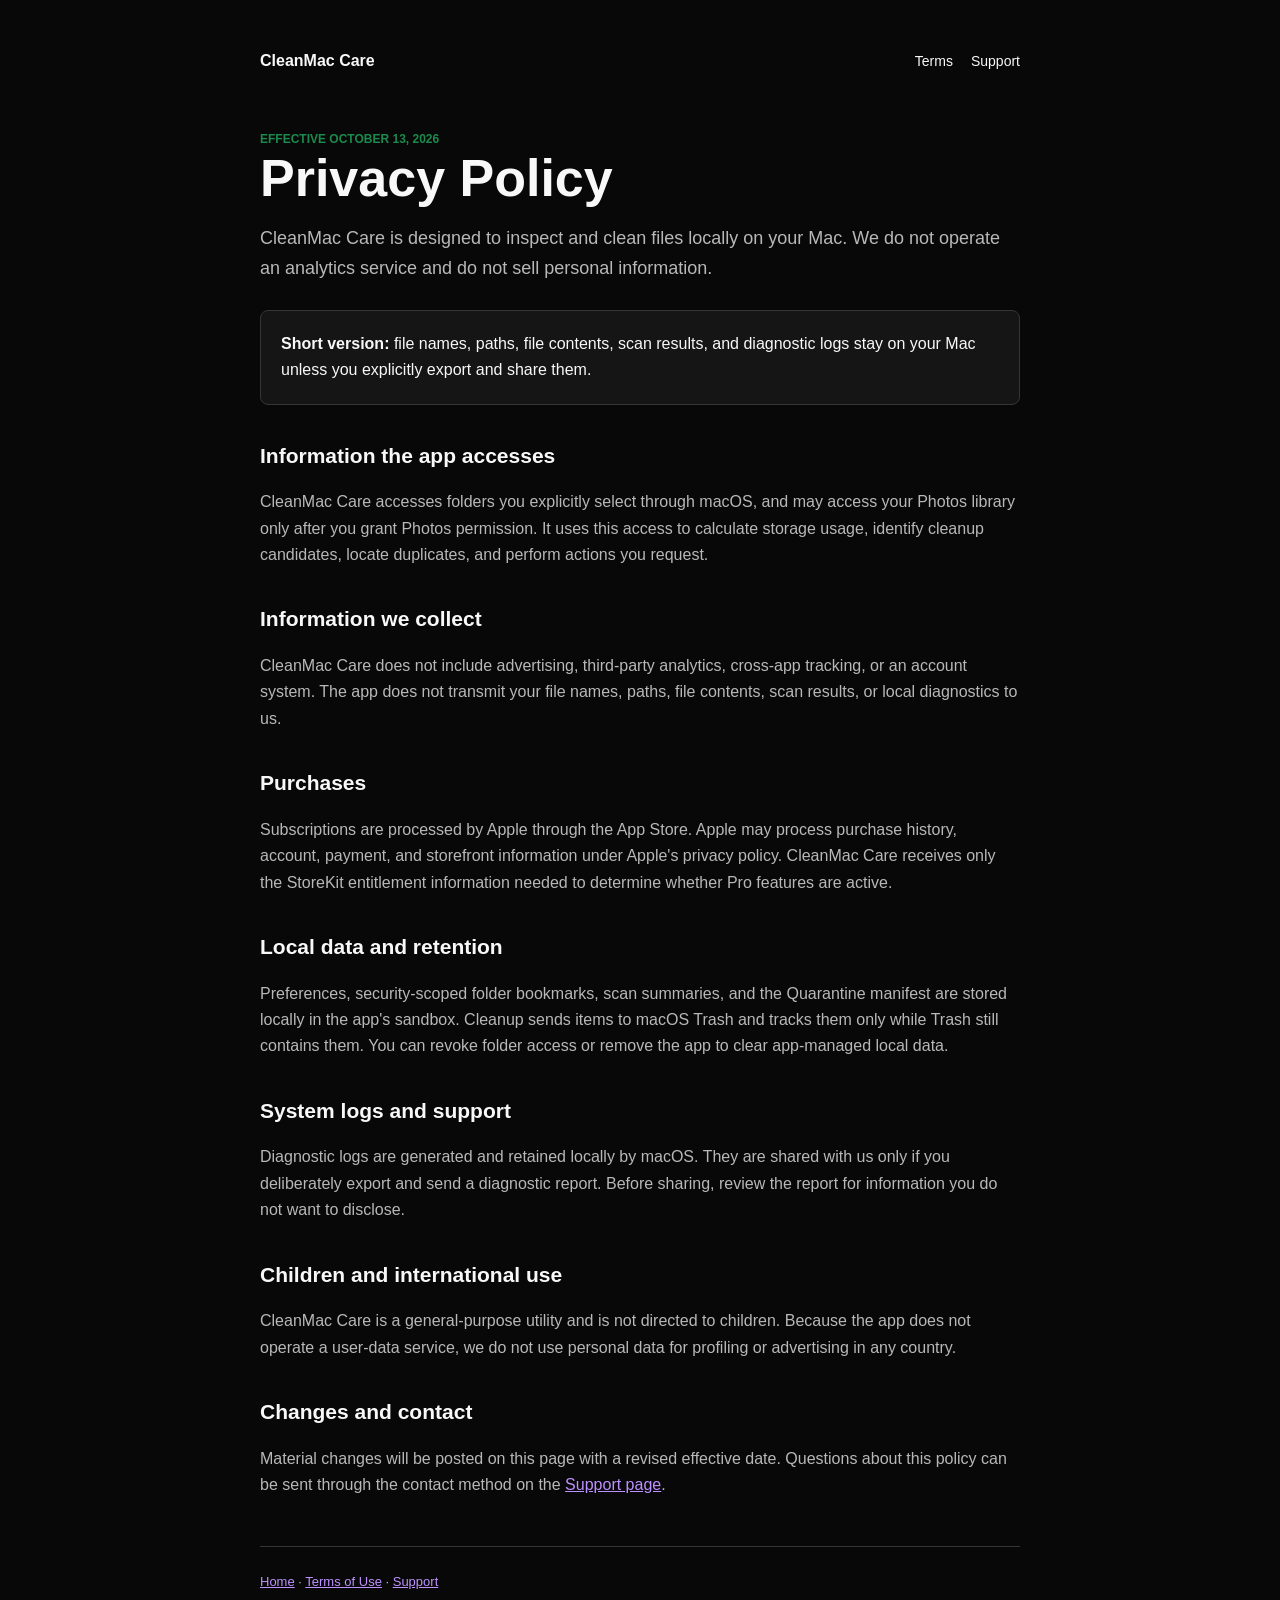
==== privacy.html @ 1b5f56f5 "Publish CleanMac Care support and legal site" ====
<!doctype html>
<html lang="en">
<head>
  <meta charset="utf-8">
  <meta name="viewport" content="width=device-width, initial-scale=1">
  <title>Privacy Policy - CleanMac Care</title>
  <link rel="stylesheet" href="legal.css">
</head>
<body><main>
  <nav><a href="index.html"><strong>CleanMac Care</strong></a><div class="links"><a href="terms.html">Terms</a><a href="support.html">Support</a></div></nav>
  <div class="eyebrow">Effective October 13, 2026</div>
  <h1>Privacy Policy</h1>
  <p class="summary">CleanMac Care is designed to inspect and clean files locally on your Mac. We do not operate an analytics service and do not sell personal information.</p>
  <div class="panel"><strong>Short version:</strong> file names, paths, file contents, scan results, and diagnostic logs stay on your Mac unless you explicitly export and share them.</div>

  <h2>Information the app accesses</h2>
  <p>CleanMac Care accesses folders you explicitly select through macOS, and may access your Photos library only after you grant Photos permission. It uses this access to calculate storage usage, identify cleanup candidates, locate duplicates, and perform actions you request.</p>

  <h2>Information we collect</h2>
  <p>CleanMac Care does not include advertising, third-party analytics, cross-app tracking, or an account system. The app does not transmit your file names, paths, file contents, scan results, or local diagnostics to us.</p>

  <h2>Purchases</h2>
  <p>Subscriptions are processed by Apple through the App Store. Apple may process purchase history, account, payment, and storefront information under Apple's privacy policy. CleanMac Care receives only the StoreKit entitlement information needed to determine whether Pro features are active.</p>

  <h2>Local data and retention</h2>
  <p>Preferences, security-scoped folder bookmarks, scan summaries, and the Quarantine manifest are stored locally in the app's sandbox. Cleanup sends items to macOS Trash and tracks them only while Trash still contains them. You can revoke folder access or remove the app to clear app-managed local data.</p>

  <h2>System logs and support</h2>
  <p>Diagnostic logs are generated and retained locally by macOS. They are shared with us only if you deliberately export and send a diagnostic report. Before sharing, review the report for information you do not want to disclose.</p>

  <h2>Children and international use</h2>
  <p>CleanMac Care is a general-purpose utility and is not directed to children. Because the app does not operate a user-data service, we do not use personal data for profiling or advertising in any country.</p>

  <h2>Changes and contact</h2>
  <p>Material changes will be posted on this page with a revised effective date. Questions about this policy can be sent through the contact method on the <a href="support.html">Support page</a>.</p>
  <footer><a href="index.html">Home</a> · <a href="terms.html">Terms of Use</a> · <a href="support.html">Support</a></footer>
</main></body>
</html>
---- legal.css ----
:root {
  --accent: #9b5cff;
  --success: #1b8a4d;
  --bg: #080808;
  --panel: #151515;
  --text: #f8f8f8;
  --muted: #b8b8b8;
  --border: #353535;
  --font: -apple-system, BlinkMacSystemFont, "SF Pro Text", "Helvetica Neue", sans-serif;
}
* { box-sizing: border-box; }
html, body { margin: 0; padding: 0; }
body { background: var(--bg); color: var(--text); font: 16px/1.65 var(--font); }
main { width: min(760px, calc(100% - 40px)); margin: 0 auto; padding: 48px 0 72px; }
nav { display: flex; justify-content: space-between; gap: 20px; align-items: center; margin-bottom: 56px; }
nav a { color: var(--text); text-decoration: none; }
nav .links { display: flex; gap: 18px; font-size: 14px; }
h1 { font-size: clamp(34px, 6vw, 52px); line-height: 1.08; margin: 0 0 12px; }
h2 { font-size: 21px; margin: 34px 0 8px; }
p, li { color: var(--muted); }
a { color: #bd91ff; }
.eyebrow { color: var(--success); font-size: 12px; font-weight: 700; text-transform: uppercase; }
.summary { font-size: 18px; }
.panel { background: var(--panel); border: 1px solid var(--border); border-radius: 8px; padding: 20px; margin: 26px 0; }
footer { border-top: 1px solid var(--border); margin-top: 48px; padding-top: 24px; color: var(--muted); font-size: 13px; }
@media (max-width: 560px) { nav { align-items: flex-start; } nav .links { flex-direction: column; gap: 6px; } }
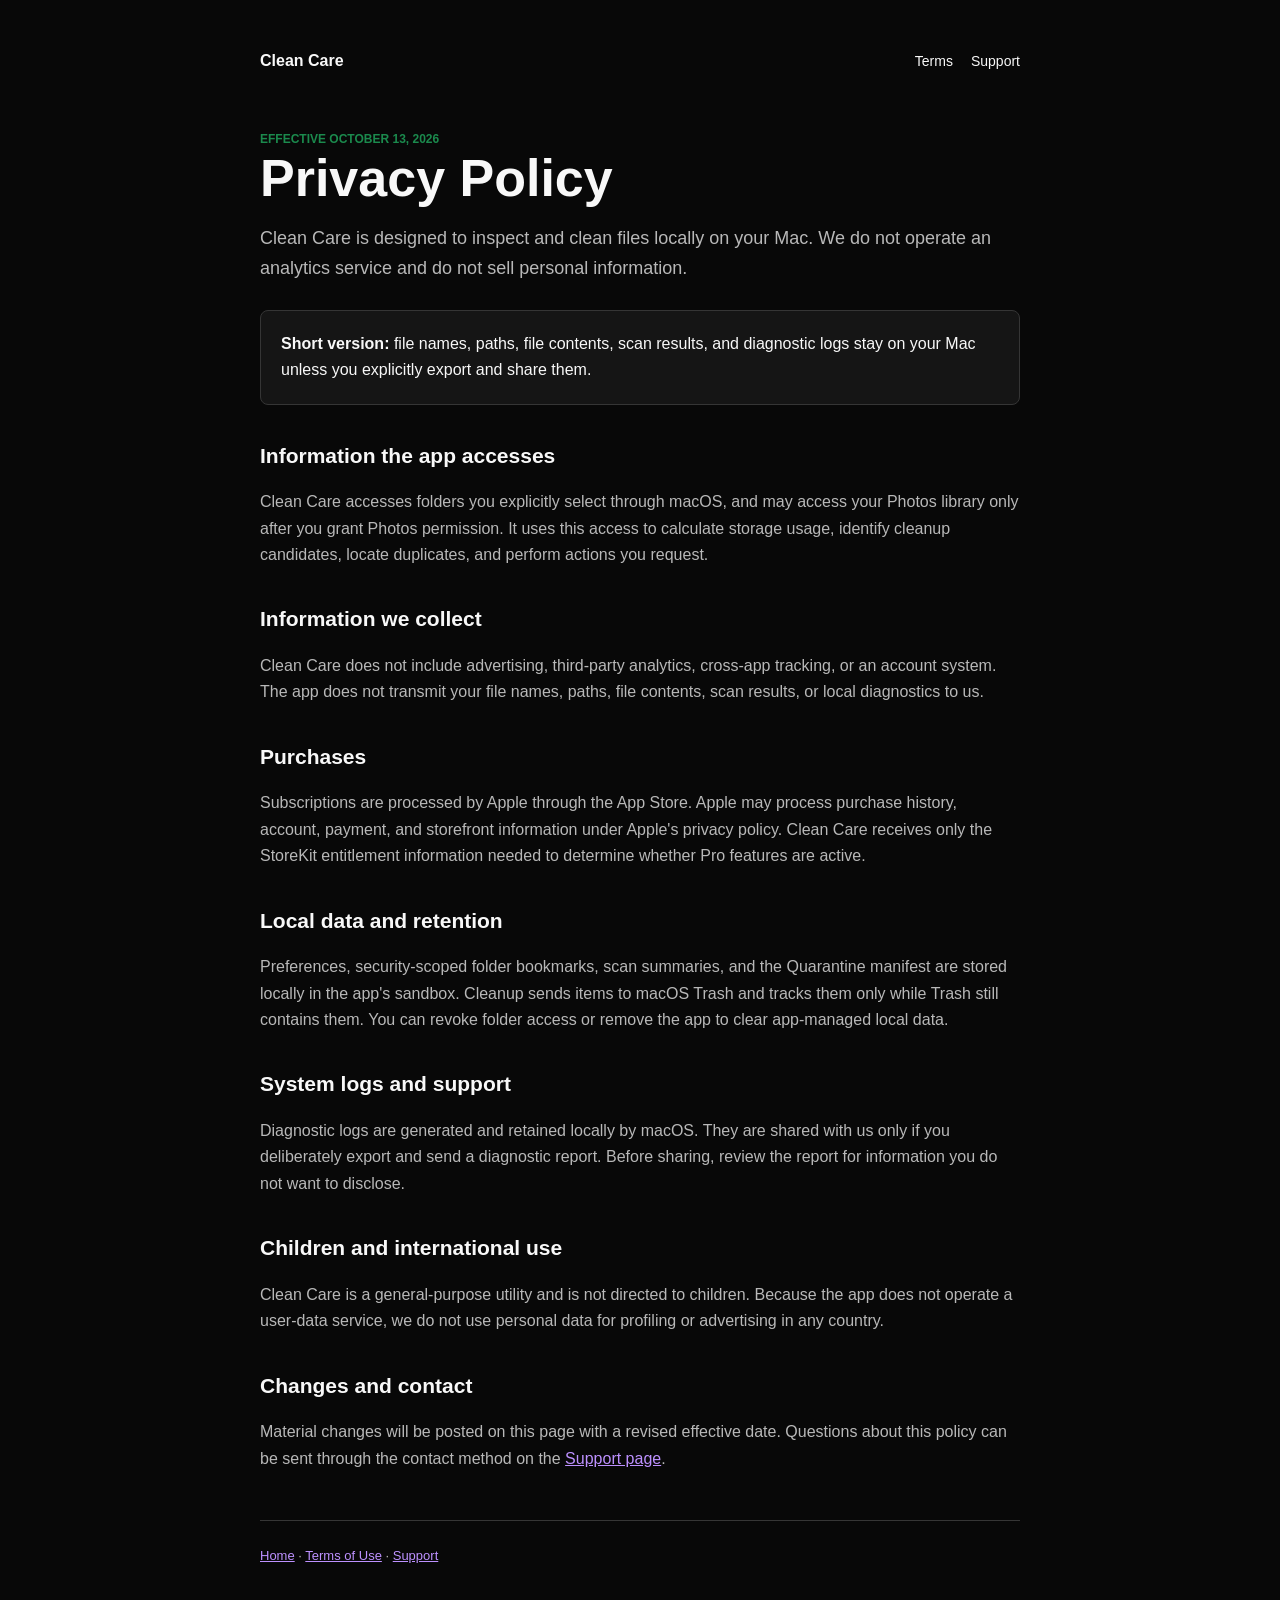
==== commit a42b1bf0: "Rename product branding to Clean Care" ====
--- a/privacy.html
+++ b/privacy.html
@@ -3,24 +3,24 @@
 <head>
   <meta charset="utf-8">
   <meta name="viewport" content="width=device-width, initial-scale=1">
-  <title>Privacy Policy - CleanMac Care</title>
+  <title>Privacy Policy - Clean Care</title>
   <link rel="stylesheet" href="legal.css">
 </head>
 <body><main>
-  <nav><a href="index.html"><strong>CleanMac Care</strong></a><div class="links"><a href="terms.html">Terms</a><a href="support.html">Support</a></div></nav>
+  <nav><a href="index.html"><strong>Clean Care</strong></a><div class="links"><a href="terms.html">Terms</a><a href="support.html">Support</a></div></nav>
   <div class="eyebrow">Effective October 13, 2026</div>
   <h1>Privacy Policy</h1>
-  <p class="summary">CleanMac Care is designed to inspect and clean files locally on your Mac. We do not operate an analytics service and do not sell personal information.</p>
+  <p class="summary">Clean Care is designed to inspect and clean files locally on your Mac. We do not operate an analytics service and do not sell personal information.</p>
   <div class="panel"><strong>Short version:</strong> file names, paths, file contents, scan results, and diagnostic logs stay on your Mac unless you explicitly export and share them.</div>
 
   <h2>Information the app accesses</h2>
-  <p>CleanMac Care accesses folders you explicitly select through macOS, and may access your Photos library only after you grant Photos permission. It uses this access to calculate storage usage, identify cleanup candidates, locate duplicates, and perform actions you request.</p>
+  <p>Clean Care accesses folders you explicitly select through macOS, and may access your Photos library only after you grant Photos permission. It uses this access to calculate storage usage, identify cleanup candidates, locate duplicates, and perform actions you request.</p>
 
   <h2>Information we collect</h2>
-  <p>CleanMac Care does not include advertising, third-party analytics, cross-app tracking, or an account system. The app does not transmit your file names, paths, file contents, scan results, or local diagnostics to us.</p>
+  <p>Clean Care does not include advertising, third-party analytics, cross-app tracking, or an account system. The app does not transmit your file names, paths, file contents, scan results, or local diagnostics to us.</p>
 
   <h2>Purchases</h2>
-  <p>Subscriptions are processed by Apple through the App Store. Apple may process purchase history, account, payment, and storefront information under Apple's privacy policy. CleanMac Care receives only the StoreKit entitlement information needed to determine whether Pro features are active.</p>
+  <p>Subscriptions are processed by Apple through the App Store. Apple may process purchase history, account, payment, and storefront information under Apple's privacy policy. Clean Care receives only the StoreKit entitlement information needed to determine whether Pro features are active.</p>
 
   <h2>Local data and retention</h2>
   <p>Preferences, security-scoped folder bookmarks, scan summaries, and the Quarantine manifest are stored locally in the app's sandbox. Cleanup sends items to macOS Trash and tracks them only while Trash still contains them. You can revoke folder access or remove the app to clear app-managed local data.</p>
@@ -29,7 +29,7 @@
   <p>Diagnostic logs are generated and retained locally by macOS. They are shared with us only if you deliberately export and send a diagnostic report. Before sharing, review the report for information you do not want to disclose.</p>
 
   <h2>Children and international use</h2>
-  <p>CleanMac Care is a general-purpose utility and is not directed to children. Because the app does not operate a user-data service, we do not use personal data for profiling or advertising in any country.</p>
+  <p>Clean Care is a general-purpose utility and is not directed to children. Because the app does not operate a user-data service, we do not use personal data for profiling or advertising in any country.</p>
 
   <h2>Changes and contact</h2>
   <p>Material changes will be posted on this page with a revised effective date. Questions about this policy can be sent through the contact method on the <a href="support.html">Support page</a>.</p>
